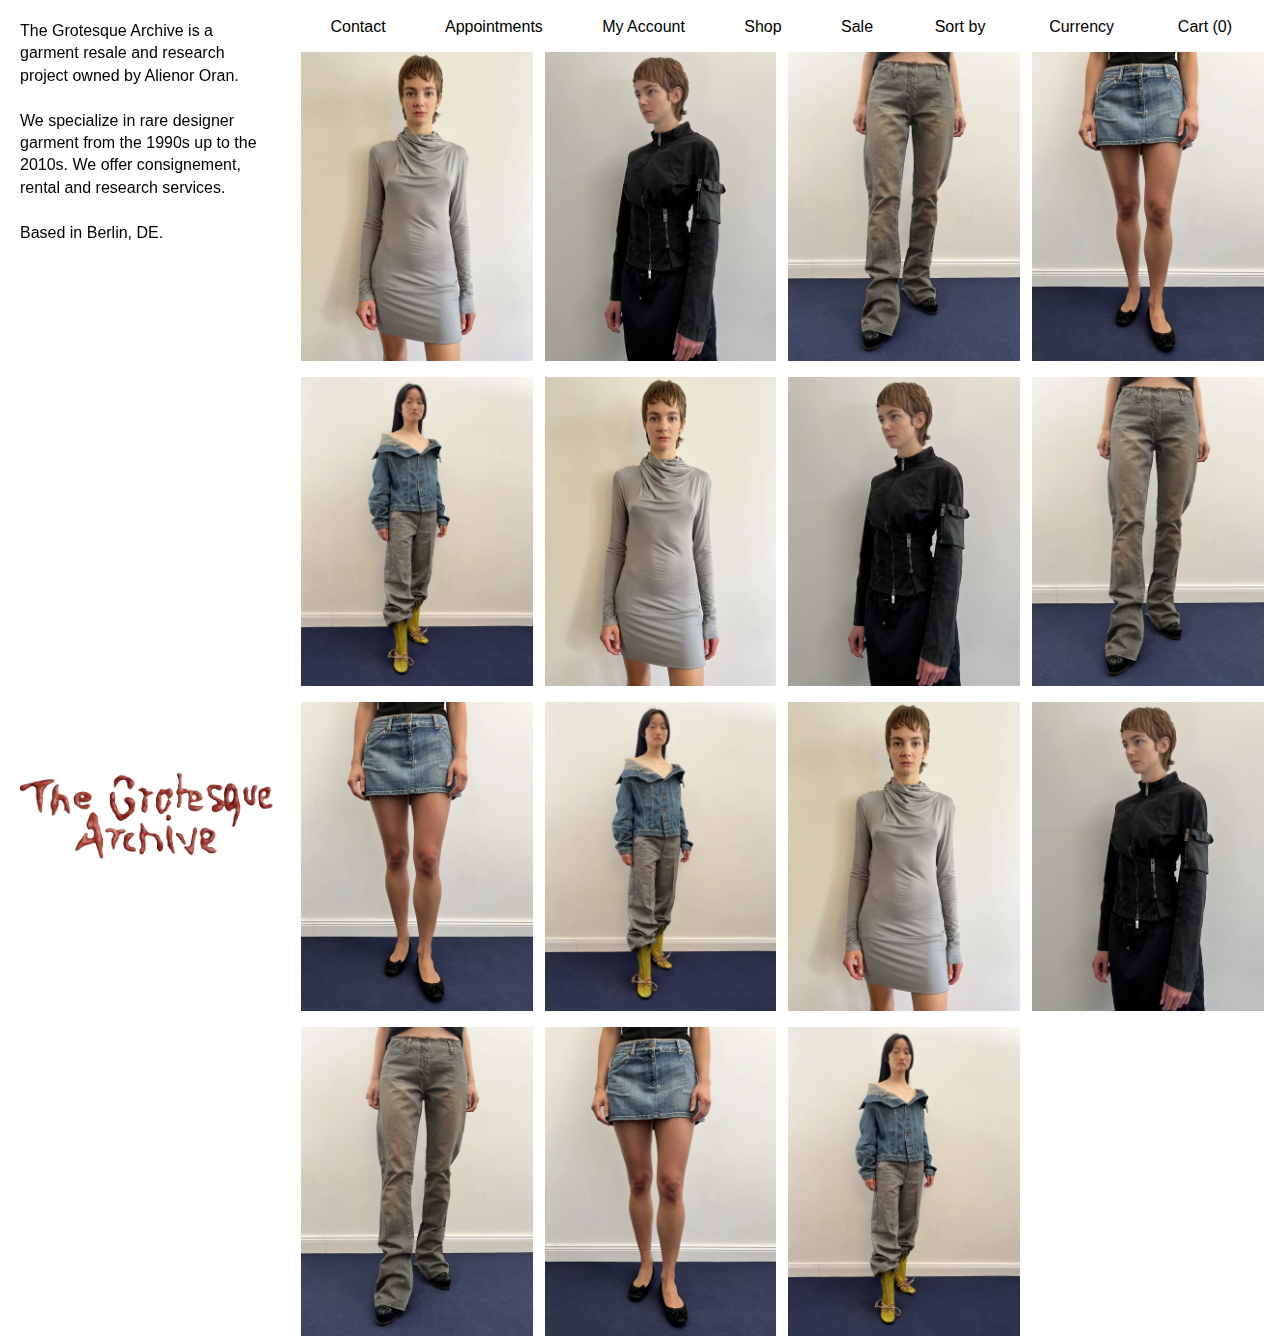
==== index.html @ 5675a0d9 "Add files via upload" ====
<!DOCTYPE html>
<html lang="en">

<head>
  <meta charset="UTF-8">
  <meta name="viewport" content="width=device-width, initial-scale=1.0">
  <meta http-equiv="X-UA-Compatible" content="ie=edge">
  <title>The Grotesque Archive</title>
  <link rel="stylesheet" href="style.css">
  <script src="script.js"></script>
</head>

<body>
  <div class="container">


    <div class="left">
      <div class="about">
        The Grotesque Archive is a garment resale and research project owned by Alienor Oran.
<br>
<br>
        We specialize in rare designer garment from the 1990s up to the 2010s.

        We offer consignement, rental and research services.
<br>
<br>
        Based in Berlin, DE.
      </div>

      <!-- <div class="menu">
        <a href="#">About</a>
        <br>
        <a href="#">Appointments</a>
        <br>
        <a href="#">My Account</a>
        <br>
        <br>
        <a href="#">Shop</a>
        <br>
        <a href="#">Sale</a>
        <br>
        <br>
        <a href="#">Cart (0)</a>

        <br>

        <span id="dollar">$</span> <a href="#">£</a> <a href="#">€</a>




      </div> -->
      <div class="title">
        <a href="index.html"><img src="titlev2.png" alt=""></a>
        <br>

      </div>
      <!-- <div class="currency">
        Currency: USD
      </div> -->
    </div>

    <div class="right">
      <div class="menu">
        <div class="top">
          <a href="#">Contact</a>

          <a href="#">Appointments</a>

          <a href="#">My Account</a>


          <a href="#">Shop</a>

          <a href="#">Sale</a>

        </div>
<div class="bottom">
  <a id = "dropdown" href="#">Sort by </a>

  <a id = "dropdown" href="#">Currency </a>


  <a href="#">Cart (0)</a>
</div>


      </div>


<div class="shop">

      <div class="item" id ="grey_dress">
        <img src="img1.webp" alt="">
        <div class="caption">
          <div class="top-caption">
            <div class="brand">
              Chine Collection
            </div>
            <div class="price">
              $130
            </div>
          </div>
          <div class="desc">
            Grey Midi Dress
          </div>
        </div>
      </div>

      <div class="item" id ="grey_dress">
        <img src="img2.webp" alt="">
        <div class="caption">
          <div class="top-caption">
            <div class="brand">
              Chine Collection
            </div>
            <div class="price">
              $130
            </div>
          </div>
          <div class="desc">
            Grey Midi Dress
          </div>
        </div>
      </div>

      <div class="item" id ="grey_dress">
        <img src="img3.webp" alt="">
        <div class="caption">
          <div class="top-caption">
            <div class="brand">
              Chine Collection
            </div>
            <div class="price">
              $130
            </div>
          </div>
          <div class="desc">
            Grey Midi Dress
          </div>
        </div>
      </div>

      <div class="item" id ="grey_dress">
        <img src="img4.webp" alt="">
        <div class="caption">
          <div class="top-caption">
            <div class="brand">
              Chine Collection
            </div>
            <div class="price">
              $130
            </div>
          </div>
          <div class="desc">
            Grey Midi Dress
          </div>
        </div>
      </div>

      <div class="item" id ="grey_dress">
        <img src="img5.webp" alt="">
        <div class="caption">
          <div class="top-caption">
            <div class="brand">
              Chine Collection
            </div>
            <div class="price">
              $130
            </div>
          </div>
          <div class="desc">
            Grey Midi Dress
          </div>
        </div>
      </div>

      <div class="item" id ="grey_dress">
        <img src="img1.webp" alt="">
        <div class="caption">
          <div class="top-caption">
            <div class="brand">
              Chine Collection
            </div>
            <div class="price">
              $130
            </div>
          </div>
          <div class="desc">
            Grey Midi Dress
          </div>
        </div>
      </div>

      <div class="item" id ="grey_dress">
        <img src="img2.webp" alt="">
        <div class="caption">
          <div class="top-caption">
            <div class="brand">
              Chine Collection
            </div>
            <div class="price">
              $130
            </div>
          </div>
          <div class="desc">
            Grey Midi Dress
          </div>
        </div>
      </div>

      <div class="item" id ="grey_dress">
        <img src="img3.webp" alt="">
        <div class="caption">
          <div class="top-caption">
            <div class="brand">
              Chine Collection
            </div>
            <div class="price">
              $130
            </div>
          </div>
          <div class="desc">
            Grey Midi Dress
          </div>
        </div>
      </div>

      <div class="item" id ="grey_dress">
        <img src="img4.webp" alt="">
        <div class="caption">
          <div class="top-caption">
            <div class="brand">
              Chine Collection
            </div>
            <div class="price">
              $130
            </div>
          </div>
          <div class="desc">
            Grey Midi Dress
          </div>
        </div>
      </div>

      <div class="item" id ="grey_dress">
        <img src="img5.webp" alt="">
        <div class="caption">
          <div class="top-caption">
            <div class="brand">
              Chine Collection
            </div>
            <div class="price">
              $130
            </div>
          </div>
          <div class="desc">
            Grey Midi Dress
          </div>
        </div>
      </div>

      <div class="item" id ="grey_dress">
        <img src="img1.webp" alt="">
        <div class="caption">
          <div class="top-caption">
            <div class="brand">
              Chine Collection
            </div>
            <div class="price">
              $130
            </div>
          </div>
          <div class="desc">
            Grey Midi Dress
          </div>
        </div>
      </div>

      <div class="item" id ="grey_dress">
        <img src="img2.webp" alt="">
        <div class="caption">
          <div class="top-caption">
            <div class="brand">
              Chine Collection
            </div>
            <div class="price">
              $130
            </div>
          </div>
          <div class="desc">
            Grey Midi Dress
          </div>
        </div>
      </div>

      <div class="item" id ="grey_dress">
        <img src="img3.webp" alt="">
        <div class="caption">
          <div class="top-caption">
            <div class="brand">
              Chine Collection
            </div>
            <div class="price">
              $130
            </div>
          </div>
          <div class="desc">
            Grey Midi Dress
          </div>
        </div>
      </div>

      <div class="item" id ="grey_dress">
        <img src="img4.webp" alt="">
        <div class="caption">
          <div class="top-caption">
            <div class="brand">
              Chine Collection
            </div>
            <div class="price">
              $130
            </div>
          </div>
          <div class="desc">
            Grey Midi Dress
          </div>
        </div>
      </div>

      <div class="item" id ="grey_dress">
        <img src="img5.webp" alt="">
        <div class="caption">
          <div class="top-caption">
            <div class="brand">
              Chine Collection
            </div>
            <div class="price">
              $130
            </div>
          </div>
          <div class="desc">
            Grey Midi Dress
          </div>
        </div>
      </div>
</div>

    </div>


  </div>
</body>

</html>
---- style.css ----
body, html {
  margin: 0px;
  padding: 0px;
  overflow: visible;
}

@font-face {
  font-family: IBMPlexMono;
  src: url(IBMPlexMono-Regular.otf);
}

* {
  font-size: 16px;
  font-family: sans-serif;
}

img {
  width: 100%;
  /* border-style: solid; */
}

/* img:hover{
  border-color: white;
} */
a {
  color: black;
  text-decoration: none;
  /* no underline */
}

a:hover {
  font-style: italic;
}

a:focus {
  color: black;
  font-style: bold;
}

button {
  font-family: sans-serif;
  background: none;
  margin-bottom: 12px;
  /* padding: 12px 70px 12px 70px; */
  width: 99%;
  height: 30px;
  /* no highlight on select */
  -webkit-tap-highlight-color: transparent;
  -webkit-touch-callout: none;
  -webkit-user-select: none;
  -khtml-user-select: none;
  -moz-user-select: none;
  -ms-user-select: none;
  user-select: none;
}

button:focus {
  outline: none !important;
}

button:hover {
  font-style: oblique;
}

/*
img:hover{
  position: relative;
} */
img:hover:after {
  content: url(titlev2.jpeg);
  display: block;
  position: absolute;
  width: 10px;
  top: 6;
  left: 50%;
  margin-left: -5px;
}

/* make scrollbar transparent */
::-webkit-scrollbar {
  width: 0px;
  background: transparent;
}

.container {
  /* border-style: dotted; */
  height: 100%;
  display: flex;
}

.left {
  position: relative;
  text-align: center;
  padding: 20px 20px 20px 20px;
  position: sticky;
  top: 0;
  border-color: red;
  width: 20vw;
  min-width: 200px;
  height: 95vh;
}

/* #dropdown{
  font-size: 14px;
  border-style: solid;
  border-width: 1px;
  padding: 2px 12px;

} */
.about {
  text-align: left;
  margin-bottom: 32px;
  line-height: 1.4;
}

.currency {
  position: absolute;
  bottom: 12px;
}

.title {
  position: absolute;
  bottom: 32px;
  width: 90%;
  /* border-style: dashed; */
  /* font-size: 24px;
  font-style: bold; */
}

.menu {
  /* border-style: dotted; */
  display: flex;
  position: sticky;
  top: 0;
  background: white;
  justify-content: space-around;
  width: 100%;
  padding: 18px 0px 16px 0px;
}

.top {
  /* border-style: dotted; */
  display: flex;
  justify-content: space-around;
  width: 62.5%;
}

.bottom {
  display: flex;
  justify-content: space-around;
  width: 37.5%;
}

.right {
  /* border-style: dotted; */
  display: block;
  width: 80vw;
  padding-left: 20px;
  padding-right: 16px;
}

.shop {
  display: grid;
  grid-template-columns: repeat(4, 1fr);
  grid-template-rows: repeat(3, auto);
  gap: 12px;
  /* border-style: dotted; */
}

.item {
  /* border-style: dotted; */
}

.caption {
  display: none;
  padding: 2px 2px 2px 2px;
}

.top-caption {
  display: inherit;
  /* border-style: dotted; */
  width: 100%;
  display: flex;
  justify-content: flex-end;
}

.brand {
  display: inherit;
  margin-right: auto;
}

.price {
  display: inherit;
  width: auto;
  /* border-style: dotted; */
}

.desc {
  font-style: oblique;
  display: inherit;
}

.desc, .price, .brand {
  display: inherit;
  font-size: 16px;
}

/* MEDIA QUERIES */
/* 3 columns */
@media screen and (max-width: 1100px) {
  .right {
    margin-left: 0px;
  }

  .shop {
    grid-template-columns: repeat(3, 1fr);
    /* background-color: lightgreen; */
  }

  .menu {
    width: auto;
    /* border-style: dotted; */
    padding-right: 16px;
    display: block;
    padding: 16px 12px 16px 12px;
  }

  .top {
    width: 100%;
    padding-bottom: 10px;
  }

  .bottom {
    margin: auto;
    width: 60%;
  }
}

/* 2 columns */
@media screen and (max-width: 850px) {
  .shop {
    grid-template-columns: repeat(2, 1fr);
    /* background-color: lightblue; */
  }
}

/* 1 column */
@media screen and (max-width: 700px) {
  .shop {
    font-size: 14px;
    grid-template-columns: repeat(1, 1fr);
    /* background-color: green; */
  }

  .menu {
    /* border-style: dotted; */
    padding: 16px 0px 16px 0px;
    justify-content: left;
  }

  .bottom {
    width: 70%;
  }
}

/* No column*/
@media screen and (max-width: 600px) {
  .container {
    /* border-style: dotted; */
    border-color: blue;
    display: block;
    margin: 0px;
  }

  .about {
    display: none;
  }

  .title {
    padding: 0px;
    bottom: auto;
    position: relative;
    margin: 0px;
    width: 50%;
  }

  .left {
    display: flex;
    justify-content: center;
    /* border-style: dashed; */
    margin: 0px;
    position: relative;
    width: auto;
    height: auto;
  }

  .header {
    padding-bottom: 0px;
  }

  .menu {
    position: sticky;
    bottom: 12px;
  }

  .right {
    /* border-style: dotted; */
    width: auto;
    padding: 0px;
  }

  .shop {
    grid-template-columns: repeat(2, 1fr);
    /* border-style: dotted; */
    width: auto;
  }
}
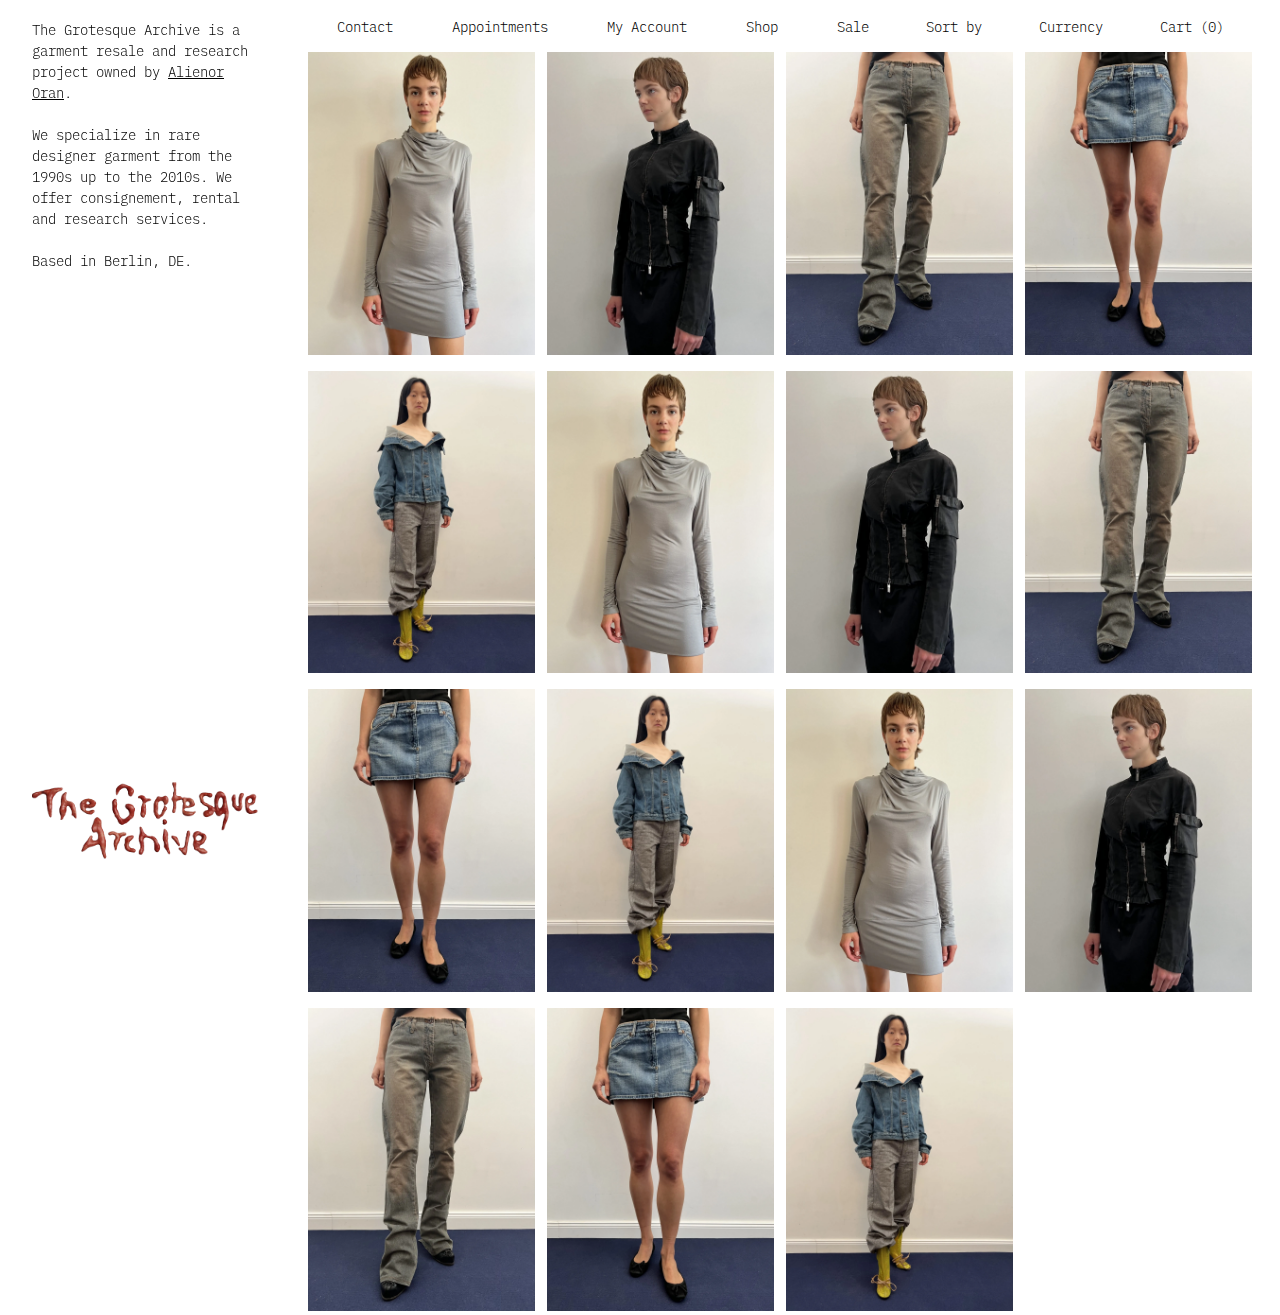
==== commit c6f88575: "Add files via upload" ====
--- a/index.html
+++ b/index.html
@@ -16,7 +16,7 @@
 
     <div class="left">
       <div class="about">
-        The Grotesque Archive is a garment resale and research project owned by Alienor Oran.
+        The Grotesque Archive is a garment resale and research project owned by <a href="#"><u>Alienor Oran</u></a>.
 <br>
 <br>
         We specialize in rare designer garment from the 1990s up to the 2010s.
--- a/style.css
+++ b/style.css
@@ -6,12 +6,13 @@
 
 @font-face {
   font-family: IBMPlexMono;
-  src: url(IBMPlexMono-Regular.otf);
+  src: url(IBMPlexMono-Light.otf);
 }
 
 * {
-  font-size: 16px;
-  font-family: sans-serif;
+
+  font-size: 14px;
+  font-family: IBMPlexMono;
 }
 
 img {
@@ -30,6 +31,7 @@
 
 a:hover {
   font-style: italic;
+  color: red;
 }
 
 a:focus {
@@ -89,6 +91,8 @@
 }
 
 .left {
+  /* border-style: dotted; */
+  margin-left:12px;
   position: relative;
   text-align: center;
   padding: 20px 20px 20px 20px;
@@ -108,9 +112,10 @@
 
 } */
 .about {
+  /* border-style: dotted; */
   text-align: left;
   margin-bottom: 32px;
-  line-height: 1.4;
+  line-height: 1.5;
 }
 
 .currency {
@@ -121,7 +126,7 @@
 .title {
   position: absolute;
   bottom: 32px;
-  width: 90%;
+  width: 82%;
   /* border-style: dashed; */
   /* font-size: 24px;
   font-style: bold; */
@@ -152,6 +157,7 @@
 }
 
 .right {
+  margin-right:12px;
   /* border-style: dotted; */
   display: block;
   width: 80vw;
@@ -285,9 +291,9 @@
   }
 
   .left {
+
     display: flex;
     justify-content: center;
-    /* border-style: dashed; */
     margin: 0px;
     position: relative;
     width: auto;
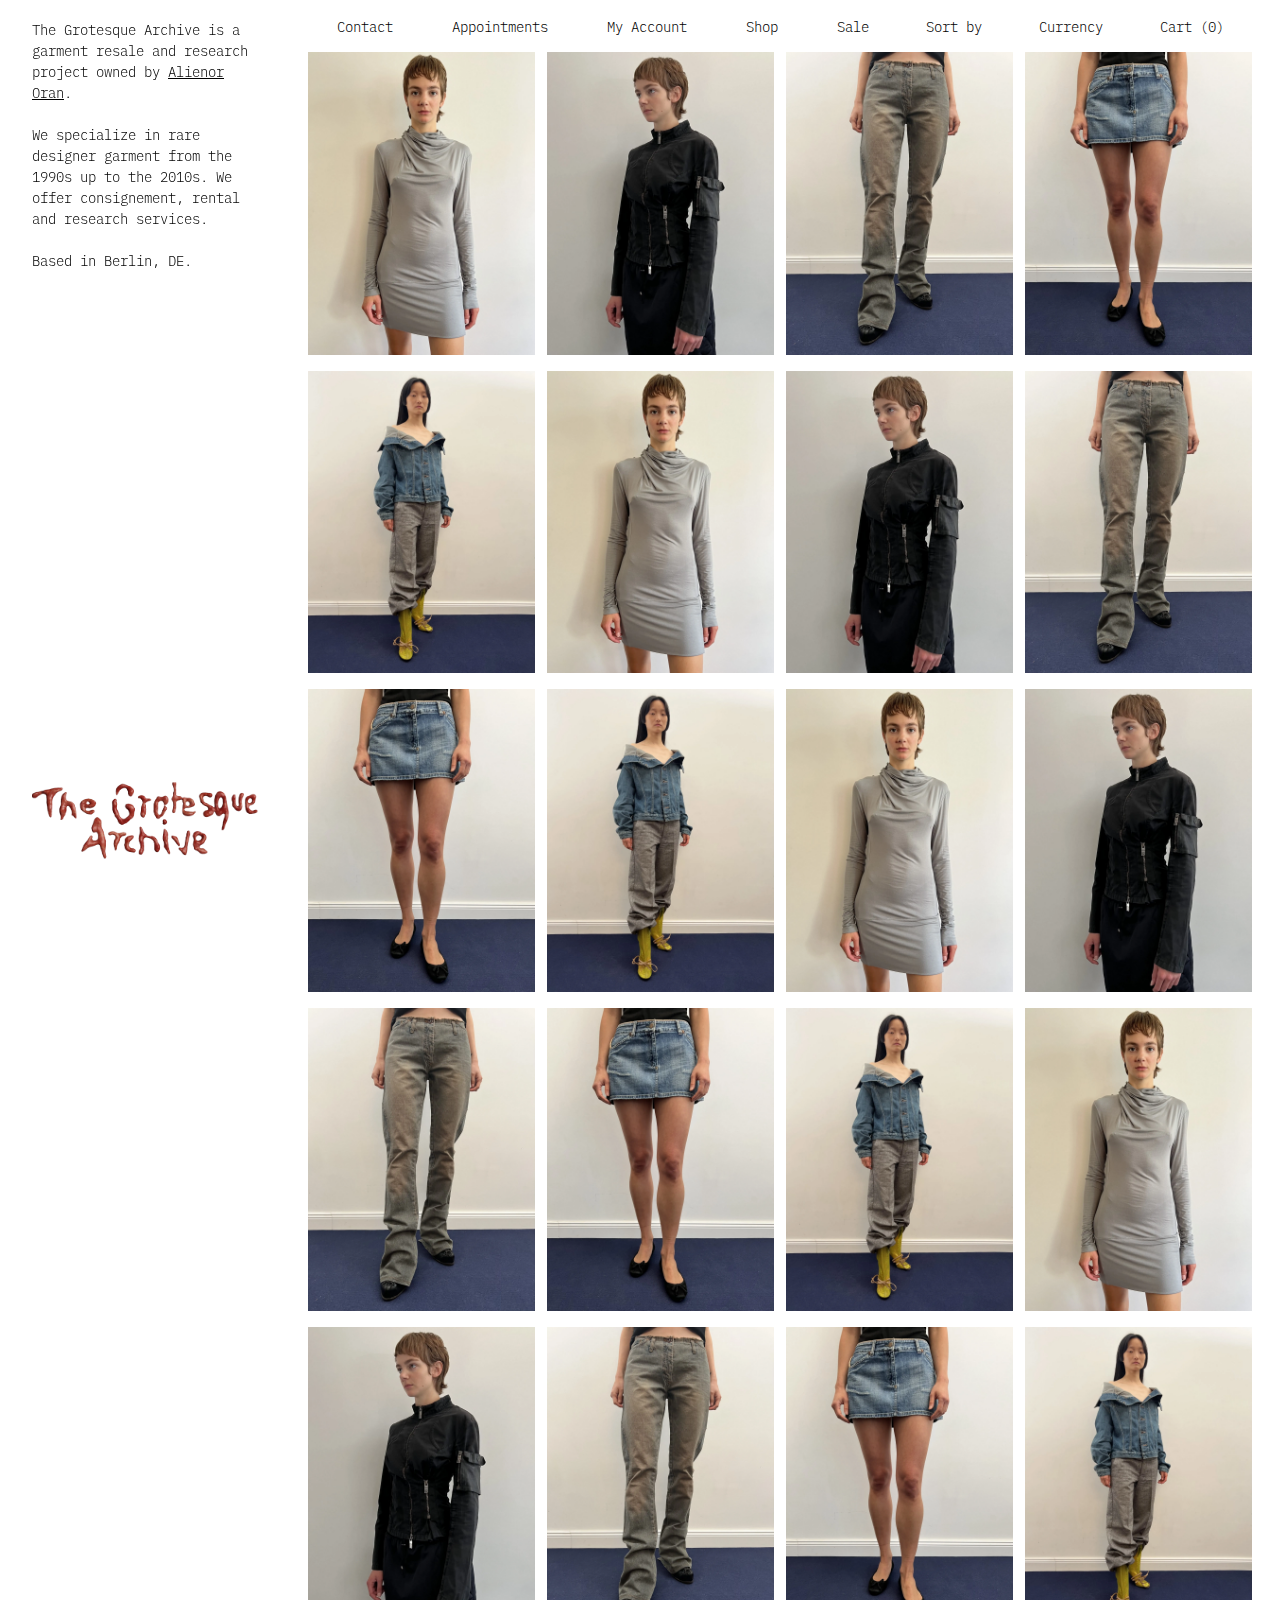
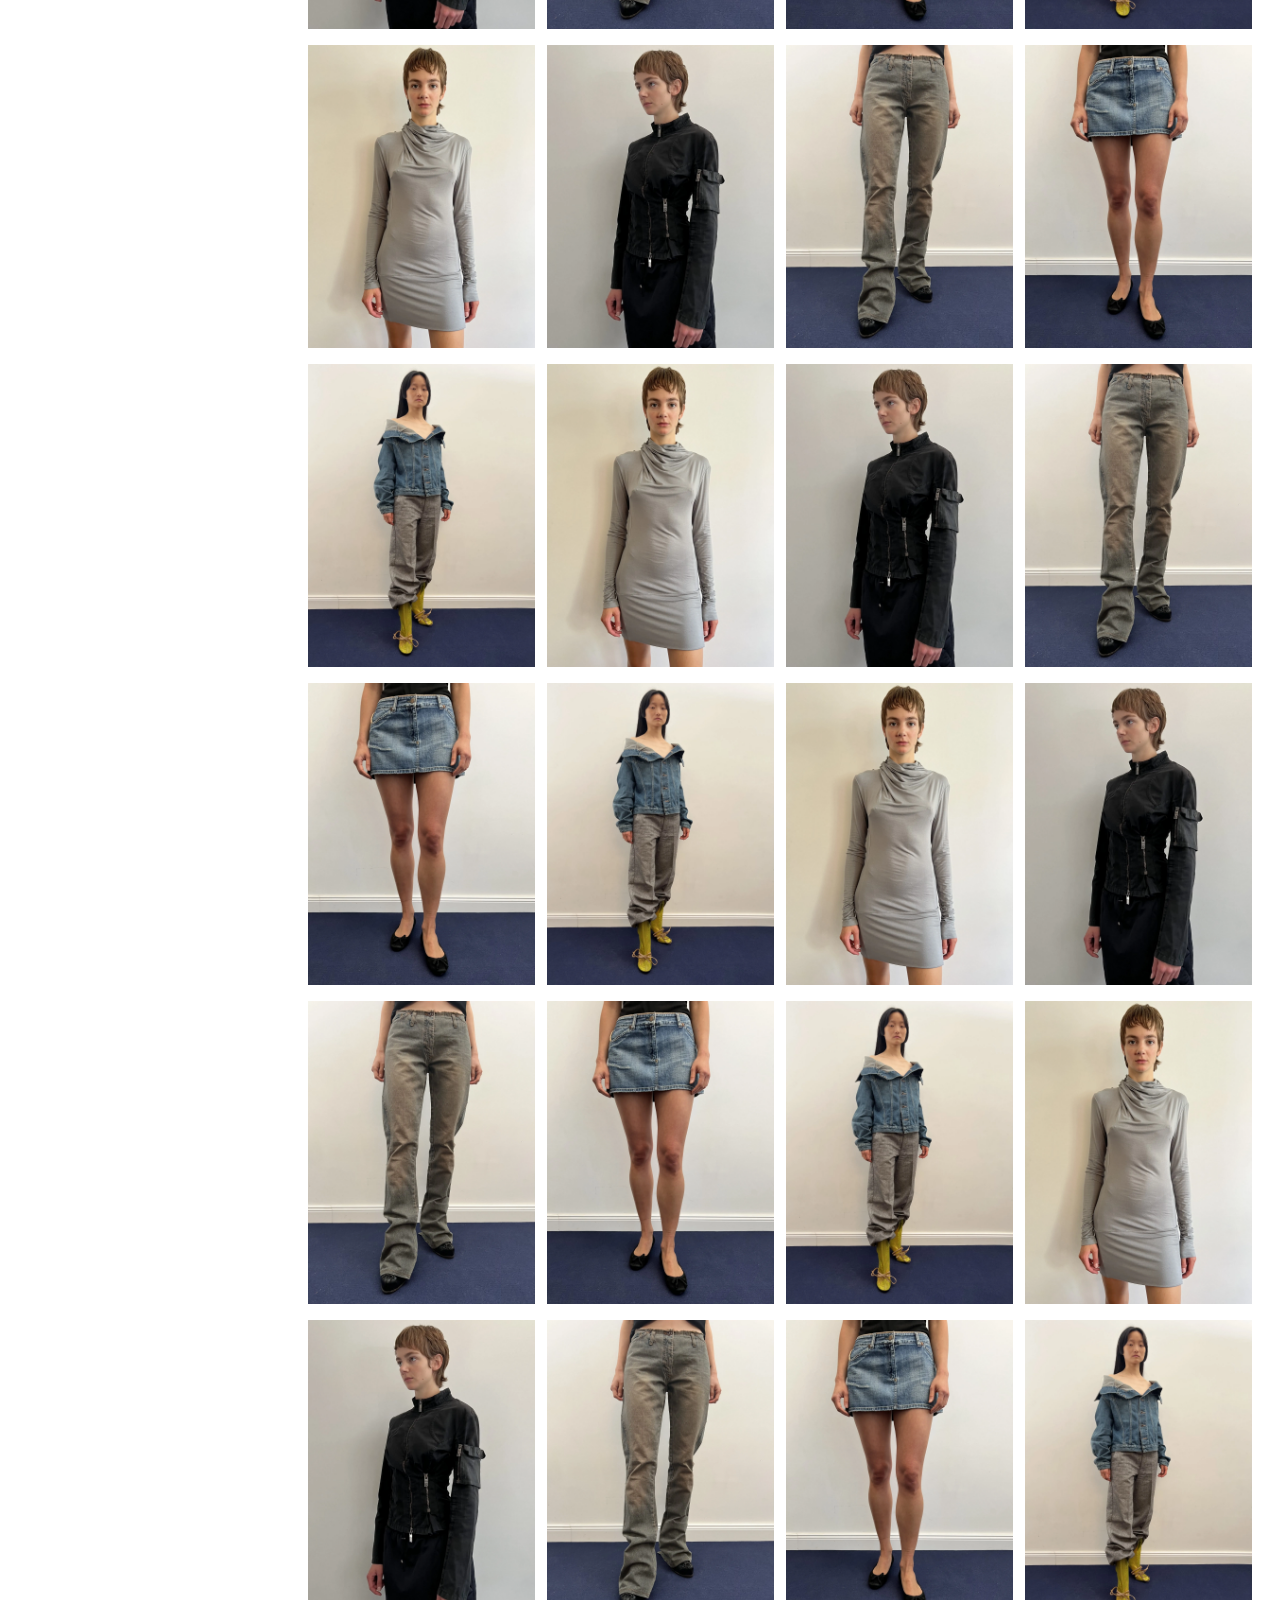
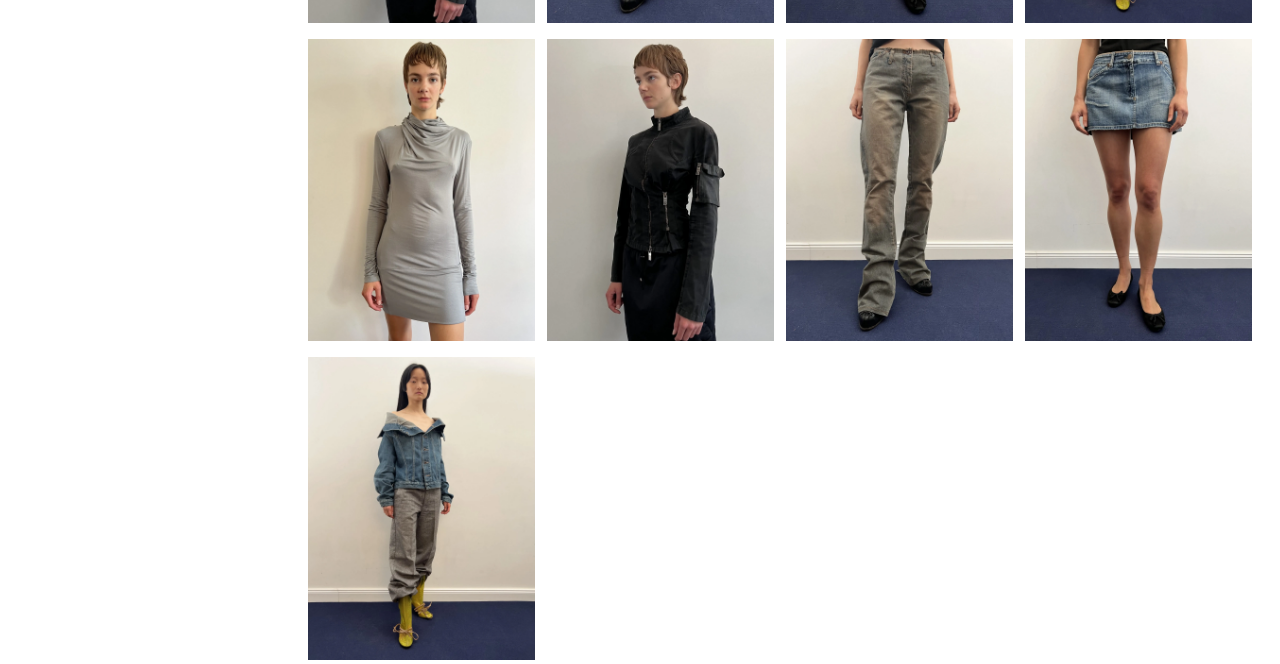
==== commit a4a40507: "Add files via upload" ====
--- a/index.html
+++ b/index.html
@@ -344,6 +344,514 @@
           </div>
         </div>
       </div>
+      <div class="item" id ="grey_dress">
+        <img src="img1.webp" alt="">
+        <div class="caption">
+          <div class="top-caption">
+            <div class="brand">
+              Chine Collection
+            </div>
+            <div class="price">
+              $130
+            </div>
+          </div>
+          <div class="desc">
+            Grey Midi Dress
+          </div>
+        </div>
+      </div>
+
+      <div class="item" id ="grey_dress">
+        <img src="img2.webp" alt="">
+        <div class="caption">
+          <div class="top-caption">
+            <div class="brand">
+              Chine Collection
+            </div>
+            <div class="price">
+              $130
+            </div>
+          </div>
+          <div class="desc">
+            Grey Midi Dress
+          </div>
+        </div>
+      </div>
+
+      <div class="item" id ="grey_dress">
+        <img src="img3.webp" alt="">
+        <div class="caption">
+          <div class="top-caption">
+            <div class="brand">
+              Chine Collection
+            </div>
+            <div class="price">
+              $130
+            </div>
+          </div>
+          <div class="desc">
+            Grey Midi Dress
+          </div>
+        </div>
+      </div>
+
+      <div class="item" id ="grey_dress">
+        <img src="img4.webp" alt="">
+        <div class="caption">
+          <div class="top-caption">
+            <div class="brand">
+              Chine Collection
+            </div>
+            <div class="price">
+              $130
+            </div>
+          </div>
+          <div class="desc">
+            Grey Midi Dress
+          </div>
+        </div>
+      </div>
+
+      <div class="item" id ="grey_dress">
+        <img src="img5.webp" alt="">
+        <div class="caption">
+          <div class="top-caption">
+            <div class="brand">
+              Chine Collection
+            </div>
+            <div class="price">
+              $130
+            </div>
+          </div>
+          <div class="desc">
+            Grey Midi Dress
+          </div>
+        </div>
+      </div>
+
+      <div class="item" id ="grey_dress">
+        <img src="img1.webp" alt="">
+        <div class="caption">
+          <div class="top-caption">
+            <div class="brand">
+              Chine Collection
+            </div>
+            <div class="price">
+              $130
+            </div>
+          </div>
+          <div class="desc">
+            Grey Midi Dress
+          </div>
+        </div>
+      </div>
+
+      <div class="item" id ="grey_dress">
+        <img src="img2.webp" alt="">
+        <div class="caption">
+          <div class="top-caption">
+            <div class="brand">
+              Chine Collection
+            </div>
+            <div class="price">
+              $130
+            </div>
+          </div>
+          <div class="desc">
+            Grey Midi Dress
+          </div>
+        </div>
+      </div>
+
+      <div class="item" id ="grey_dress">
+        <img src="img3.webp" alt="">
+        <div class="caption">
+          <div class="top-caption">
+            <div class="brand">
+              Chine Collection
+            </div>
+            <div class="price">
+              $130
+            </div>
+          </div>
+          <div class="desc">
+            Grey Midi Dress
+          </div>
+        </div>
+      </div>
+
+      <div class="item" id ="grey_dress">
+        <img src="img4.webp" alt="">
+        <div class="caption">
+          <div class="top-caption">
+            <div class="brand">
+              Chine Collection
+            </div>
+            <div class="price">
+              $130
+            </div>
+          </div>
+          <div class="desc">
+            Grey Midi Dress
+          </div>
+        </div>
+      </div>
+
+      <div class="item" id ="grey_dress">
+        <img src="img5.webp" alt="">
+        <div class="caption">
+          <div class="top-caption">
+            <div class="brand">
+              Chine Collection
+            </div>
+            <div class="price">
+              $130
+            </div>
+          </div>
+          <div class="desc">
+            Grey Midi Dress
+          </div>
+        </div>
+      </div>
+
+      <div class="item" id ="grey_dress">
+        <img src="img1.webp" alt="">
+        <div class="caption">
+          <div class="top-caption">
+            <div class="brand">
+              Chine Collection
+            </div>
+            <div class="price">
+              $130
+            </div>
+          </div>
+          <div class="desc">
+            Grey Midi Dress
+          </div>
+        </div>
+      </div>
+
+      <div class="item" id ="grey_dress">
+        <img src="img2.webp" alt="">
+        <div class="caption">
+          <div class="top-caption">
+            <div class="brand">
+              Chine Collection
+            </div>
+            <div class="price">
+              $130
+            </div>
+          </div>
+          <div class="desc">
+            Grey Midi Dress
+          </div>
+        </div>
+      </div>
+
+      <div class="item" id ="grey_dress">
+        <img src="img3.webp" alt="">
+        <div class="caption">
+          <div class="top-caption">
+            <div class="brand">
+              Chine Collection
+            </div>
+            <div class="price">
+              $130
+            </div>
+          </div>
+          <div class="desc">
+            Grey Midi Dress
+          </div>
+        </div>
+      </div>
+
+      <div class="item" id ="grey_dress">
+        <img src="img4.webp" alt="">
+        <div class="caption">
+          <div class="top-caption">
+            <div class="brand">
+              Chine Collection
+            </div>
+            <div class="price">
+              $130
+            </div>
+          </div>
+          <div class="desc">
+            Grey Midi Dress
+          </div>
+        </div>
+      </div>
+
+      <div class="item" id ="grey_dress">
+        <img src="img5.webp" alt="">
+        <div class="caption">
+          <div class="top-caption">
+            <div class="brand">
+              Chine Collection
+            </div>
+            <div class="price">
+              $130
+            </div>
+          </div>
+          <div class="desc">
+            Grey Midi Dress
+          </div>
+        </div>
+      </div>
+      <div class="item" id ="grey_dress">
+        <img src="img1.webp" alt="">
+        <div class="caption">
+          <div class="top-caption">
+            <div class="brand">
+              Chine Collection
+            </div>
+            <div class="price">
+              $130
+            </div>
+          </div>
+          <div class="desc">
+            Grey Midi Dress
+          </div>
+        </div>
+      </div>
+
+      <div class="item" id ="grey_dress">
+        <img src="img2.webp" alt="">
+        <div class="caption">
+          <div class="top-caption">
+            <div class="brand">
+              Chine Collection
+            </div>
+            <div class="price">
+              $130
+            </div>
+          </div>
+          <div class="desc">
+            Grey Midi Dress
+          </div>
+        </div>
+      </div>
+
+      <div class="item" id ="grey_dress">
+        <img src="img3.webp" alt="">
+        <div class="caption">
+          <div class="top-caption">
+            <div class="brand">
+              Chine Collection
+            </div>
+            <div class="price">
+              $130
+            </div>
+          </div>
+          <div class="desc">
+            Grey Midi Dress
+          </div>
+        </div>
+      </div>
+
+      <div class="item" id ="grey_dress">
+        <img src="img4.webp" alt="">
+        <div class="caption">
+          <div class="top-caption">
+            <div class="brand">
+              Chine Collection
+            </div>
+            <div class="price">
+              $130
+            </div>
+          </div>
+          <div class="desc">
+            Grey Midi Dress
+          </div>
+        </div>
+      </div>
+
+      <div class="item" id ="grey_dress">
+        <img src="img5.webp" alt="">
+        <div class="caption">
+          <div class="top-caption">
+            <div class="brand">
+              Chine Collection
+            </div>
+            <div class="price">
+              $130
+            </div>
+          </div>
+          <div class="desc">
+            Grey Midi Dress
+          </div>
+        </div>
+      </div>
+
+      <div class="item" id ="grey_dress">
+        <img src="img1.webp" alt="">
+        <div class="caption">
+          <div class="top-caption">
+            <div class="brand">
+              Chine Collection
+            </div>
+            <div class="price">
+              $130
+            </div>
+          </div>
+          <div class="desc">
+            Grey Midi Dress
+          </div>
+        </div>
+      </div>
+
+      <div class="item" id ="grey_dress">
+        <img src="img2.webp" alt="">
+        <div class="caption">
+          <div class="top-caption">
+            <div class="brand">
+              Chine Collection
+            </div>
+            <div class="price">
+              $130
+            </div>
+          </div>
+          <div class="desc">
+            Grey Midi Dress
+          </div>
+        </div>
+      </div>
+
+      <div class="item" id ="grey_dress">
+        <img src="img3.webp" alt="">
+        <div class="caption">
+          <div class="top-caption">
+            <div class="brand">
+              Chine Collection
+            </div>
+            <div class="price">
+              $130
+            </div>
+          </div>
+          <div class="desc">
+            Grey Midi Dress
+          </div>
+        </div>
+      </div>
+
+      <div class="item" id ="grey_dress">
+        <img src="img4.webp" alt="">
+        <div class="caption">
+          <div class="top-caption">
+            <div class="brand">
+              Chine Collection
+            </div>
+            <div class="price">
+              $130
+            </div>
+          </div>
+          <div class="desc">
+            Grey Midi Dress
+          </div>
+        </div>
+      </div>
+
+      <div class="item" id ="grey_dress">
+        <img src="img5.webp" alt="">
+        <div class="caption">
+          <div class="top-caption">
+            <div class="brand">
+              Chine Collection
+            </div>
+            <div class="price">
+              $130
+            </div>
+          </div>
+          <div class="desc">
+            Grey Midi Dress
+          </div>
+        </div>
+      </div>
+
+      <div class="item" id ="grey_dress">
+        <img src="img1.webp" alt="">
+        <div class="caption">
+          <div class="top-caption">
+            <div class="brand">
+              Chine Collection
+            </div>
+            <div class="price">
+              $130
+            </div>
+          </div>
+          <div class="desc">
+            Grey Midi Dress
+          </div>
+        </div>
+      </div>
+
+      <div class="item" id ="grey_dress">
+        <img src="img2.webp" alt="">
+        <div class="caption">
+          <div class="top-caption">
+            <div class="brand">
+              Chine Collection
+            </div>
+            <div class="price">
+              $130
+            </div>
+          </div>
+          <div class="desc">
+            Grey Midi Dress
+          </div>
+        </div>
+      </div>
+
+      <div class="item" id ="grey_dress">
+        <img src="img3.webp" alt="">
+        <div class="caption">
+          <div class="top-caption">
+            <div class="brand">
+              Chine Collection
+            </div>
+            <div class="price">
+              $130
+            </div>
+          </div>
+          <div class="desc">
+            Grey Midi Dress
+          </div>
+        </div>
+      </div>
+
+      <div class="item" id ="grey_dress">
+        <img src="img4.webp" alt="">
+        <div class="caption">
+          <div class="top-caption">
+            <div class="brand">
+              Chine Collection
+            </div>
+            <div class="price">
+              $130
+            </div>
+          </div>
+          <div class="desc">
+            Grey Midi Dress
+          </div>
+        </div>
+      </div>
+
+      <div class="item" id ="grey_dress">
+        <img src="img5.webp" alt="">
+        <div class="caption">
+          <div class="top-caption">
+            <div class="brand">
+              Chine Collection
+            </div>
+            <div class="price">
+              $130
+            </div>
+          </div>
+          <div class="desc">
+            Grey Midi Dress
+          </div>
+        </div>
+      </div>
 </div>
 
     </div>
--- a/style.css
+++ b/style.css
@@ -10,7 +10,7 @@
 }
 
 * {
-
+  scroll-behavior: smooth;
   font-size: 14px;
   font-family: IBMPlexMono;
 }
@@ -228,7 +228,7 @@
     /* border-style: dotted; */
     padding-right: 16px;
     display: block;
-    padding: 16px 12px 16px 12px;
+    padding: 18px 12px 16px 12px;
   }
 
   .top {
@@ -270,7 +270,7 @@
 }
 
 /* No column*/
-@media screen and (max-width: 600px) {
+@media screen and (max-width: 640px) {
   .container {
     /* border-style: dotted; */
     border-color: blue;
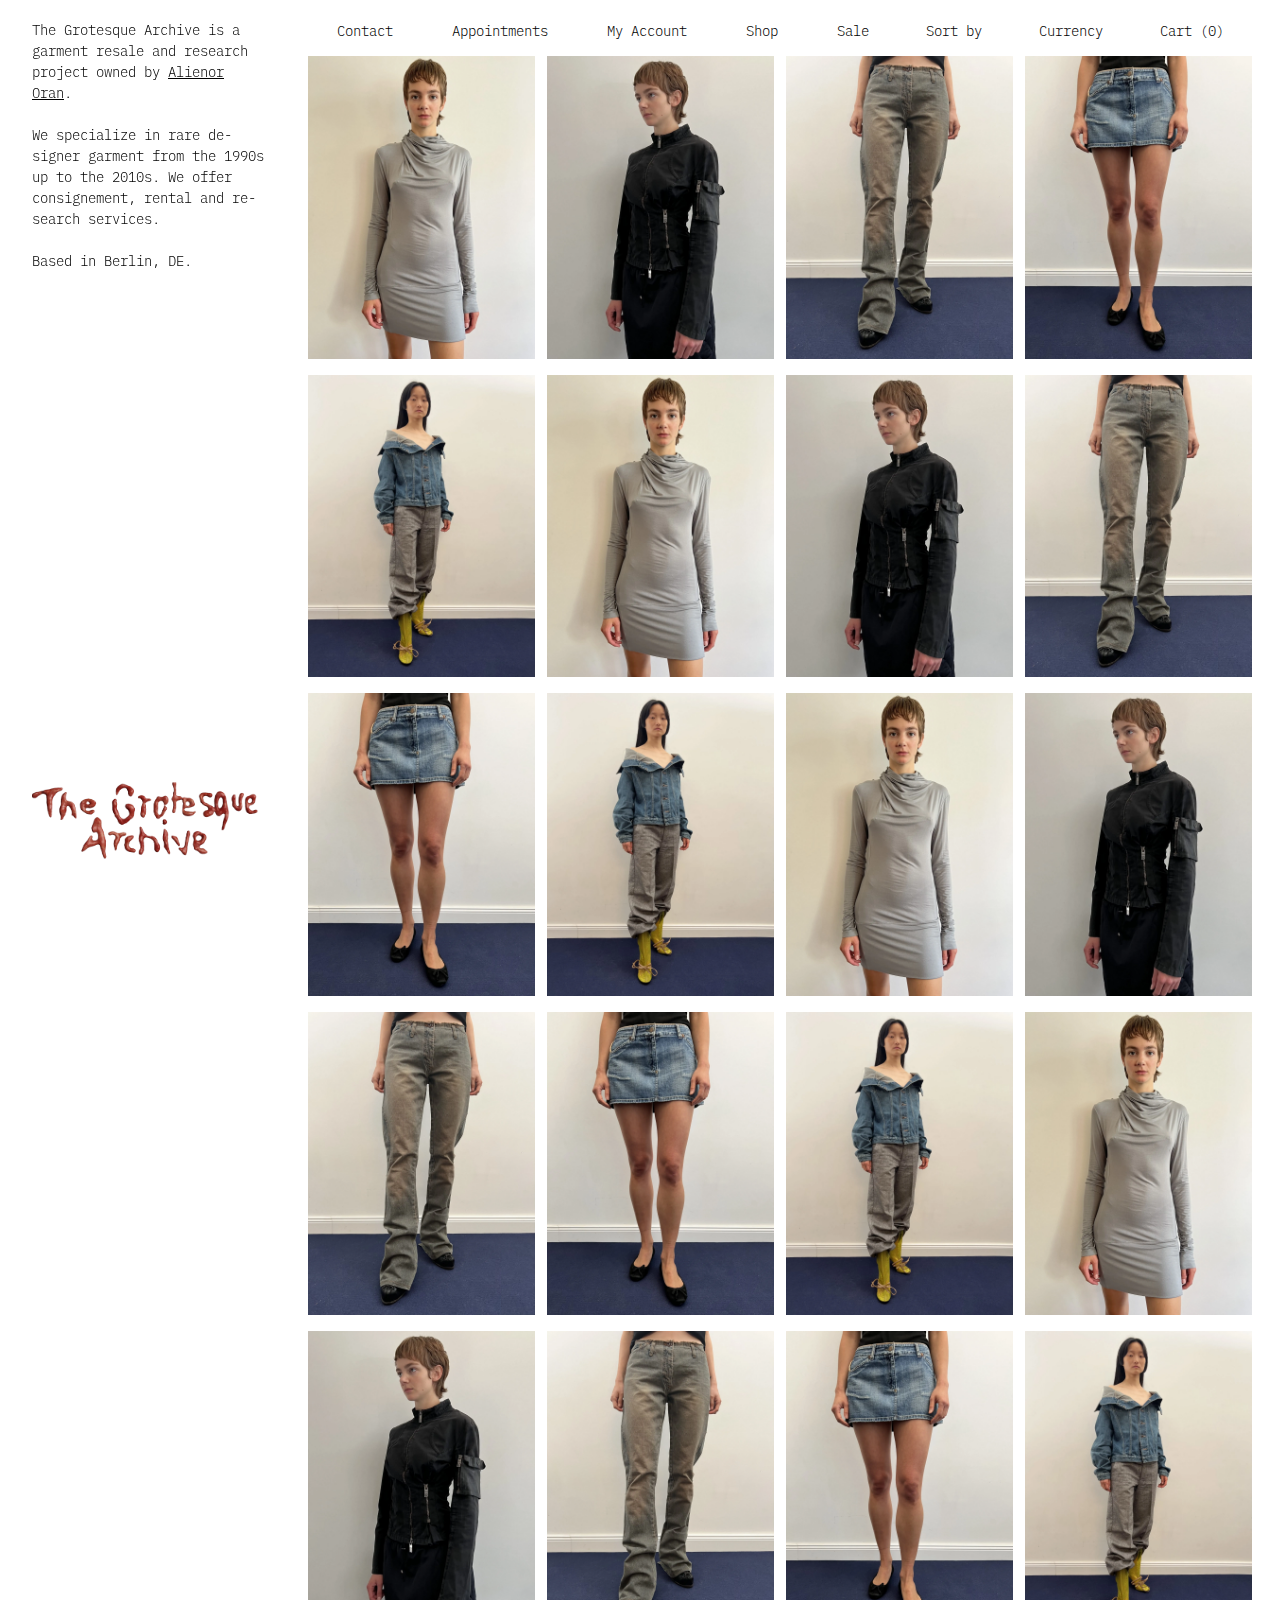
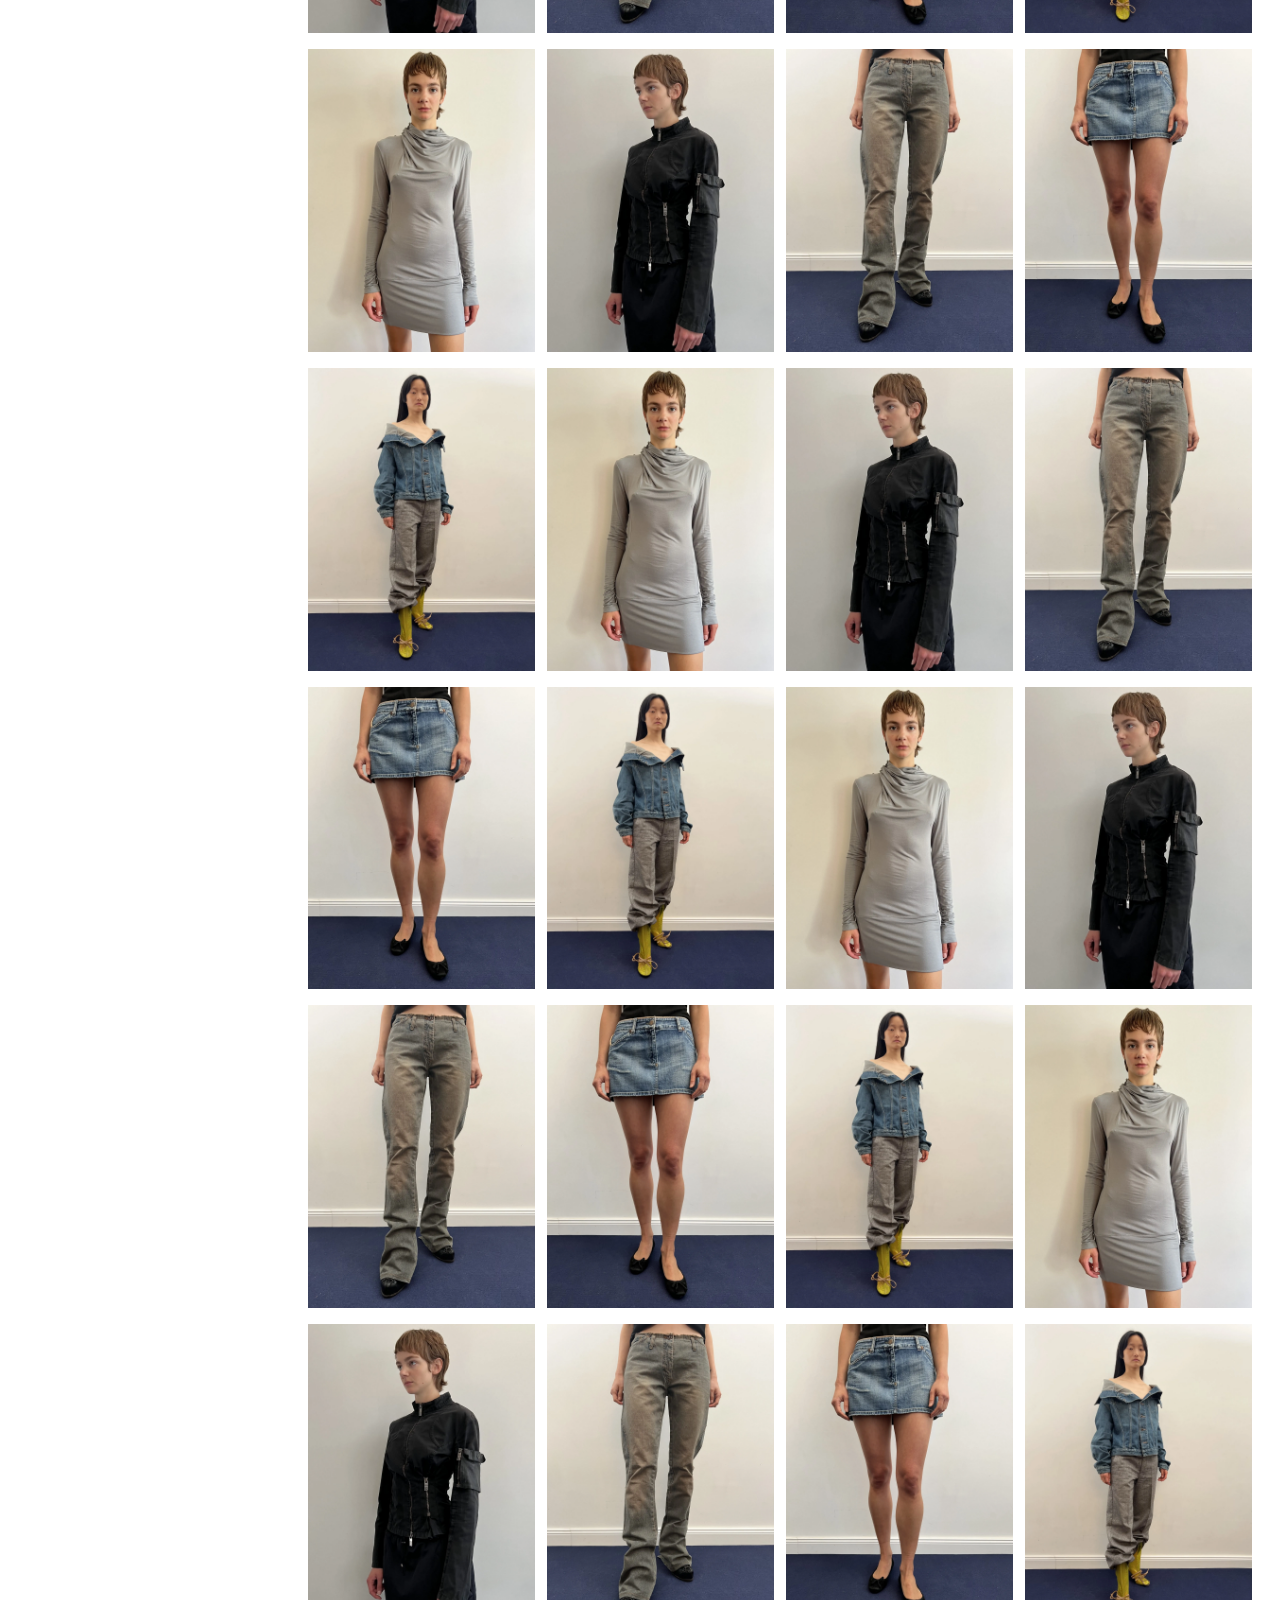
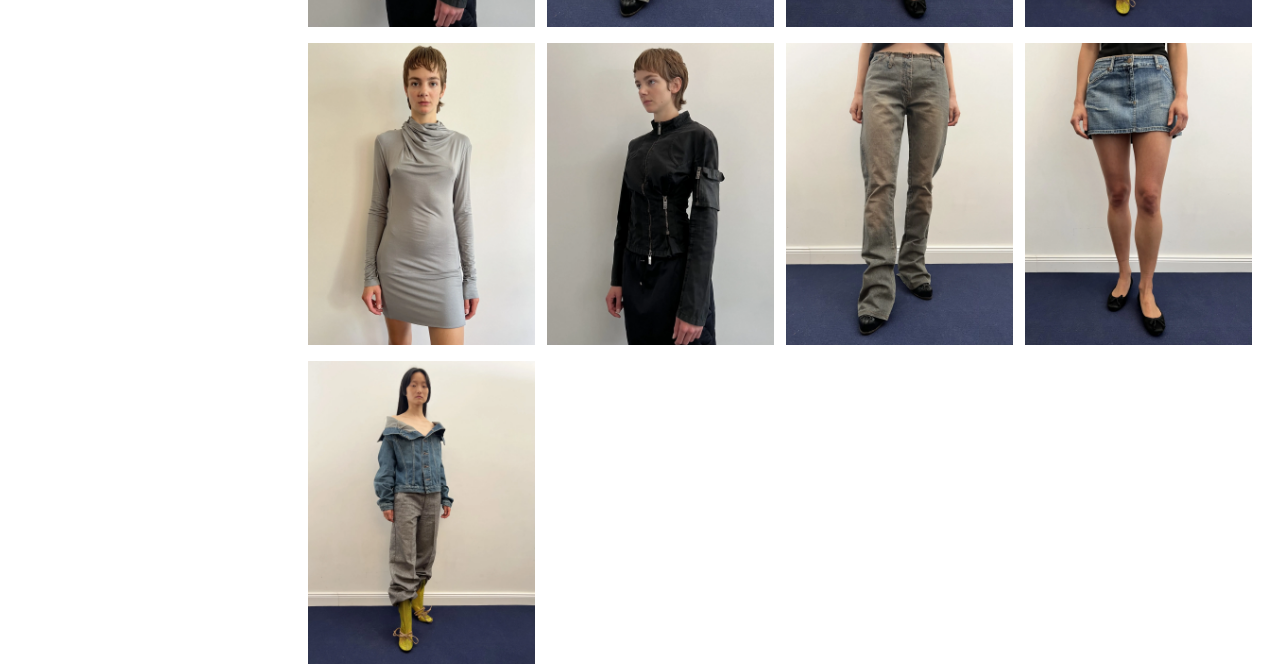
==== commit 2d9160c9: "Add files via upload" ====
--- a/index.html
+++ b/index.html
@@ -51,7 +51,9 @@
 
       </div> -->
       <div class="title">
-        <a href="index.html"><img src="titlev2.png" alt=""></a>
+        <a id = "desktop_title" href="index.html"><img src="titlev2.png" alt=""></a>
+        <a id = "mobile_title" href="index.html"><img src="title.png" alt=""></a>
+
         <br>
 
       </div>
--- a/style.css
+++ b/style.css
@@ -113,6 +113,7 @@
 } */
 .about {
   /* border-style: dotted; */
+  hyphens: auto;
   text-align: left;
   margin-bottom: 32px;
   line-height: 1.5;
@@ -132,6 +133,10 @@
   font-style: bold; */
 }
 
+#mobile_title{
+display: none;
+}
+
 .menu {
   /* border-style: dotted; */
   display: flex;
@@ -140,7 +145,7 @@
   background: white;
   justify-content: space-around;
   width: 100%;
-  padding: 18px 0px 16px 0px;
+  padding: 22px 0px 16px 0px;
 }
 
 .top {
@@ -228,7 +233,7 @@
     /* border-style: dotted; */
     padding-right: 16px;
     display: block;
-    padding: 18px 12px 16px 12px;
+    padding: 22px 12px 16px 12px;
   }
 
   .top {
@@ -260,7 +265,7 @@
 
   .menu {
     /* border-style: dotted; */
-    padding: 16px 0px 16px 0px;
+    padding: 22px 0px 16px 0px;
     justify-content: left;
   }
 
@@ -281,17 +286,27 @@
   .about {
     display: none;
   }
+  #mobile_title{
+  display: block;
+  }
+
+
+
+  #desktop_title{
+    display: none;
+  }
+
 
   .title {
-    padding: 0px;
+    /* border-style: dotted; */
+    padding-bottom: 0px;
     bottom: auto;
     position: relative;
     margin: 0px;
-    width: 50%;
+    width: 100%;
   }
 
   .left {
-
     display: flex;
     justify-content: center;
     margin: 0px;
@@ -307,17 +322,20 @@
   .menu {
     position: sticky;
     bottom: 12px;
+    margin-top: -32px;
+    padding: 12px 12px 16px 12px;
   }
 
   .right {
+    /* border-style: dotted; */
+    width: 100%;
+    padding: 0px;
+  }
+
+  .shop {
+    grid-template-columns: repeat(2, 1fr);
     /* border-style: dotted; */
     width: auto;
     padding: 0px;
   }
-
-  .shop {
-    grid-template-columns: repeat(2, 1fr);
-    /* border-style: dotted; */
-    width: auto;
-  }
-}
+}
